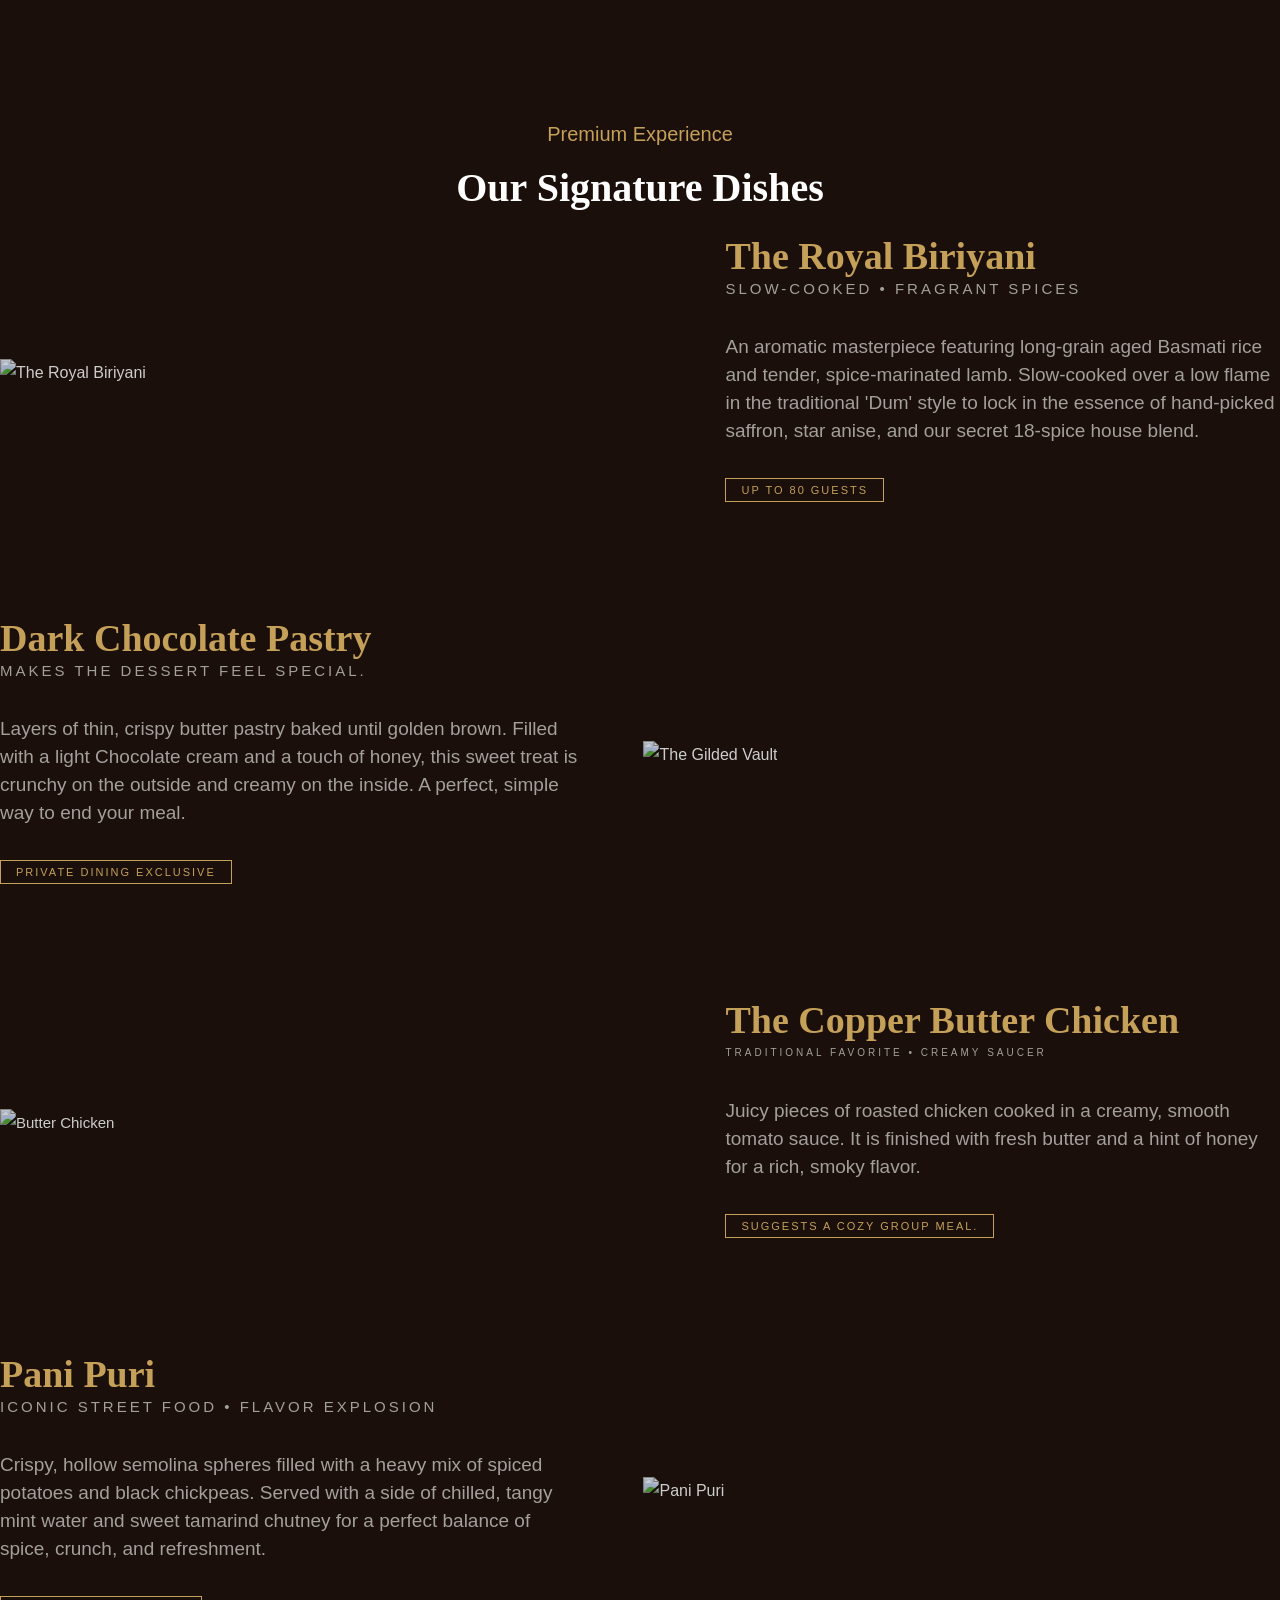
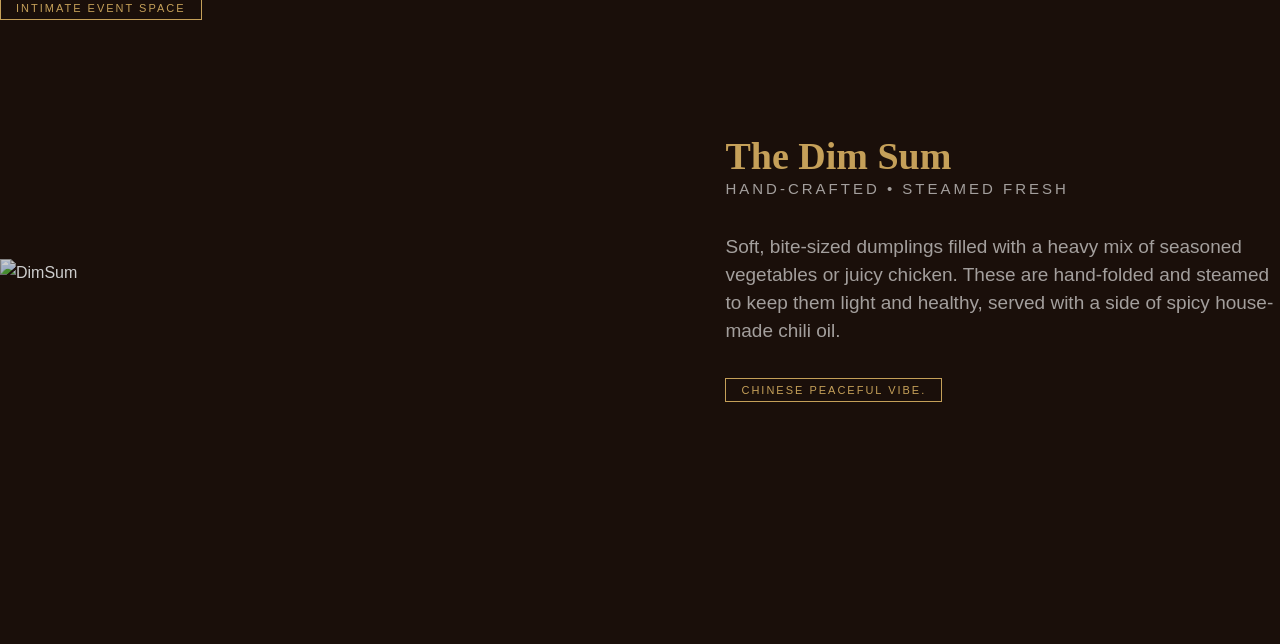
==== section index.html @ df16c805 "first commit" ====
<!DOCTYPE html>
<html lang="en">
  <head>
    <meta charset="UTF-8" />
    <meta name="viewport" content="width=device-width, initial-scale=1.0" />
    <title>Document</title>
    <link rel="stylesheet" href="section.css" />
  </head>
  <body>
    <section id="dine-in" class="dine-in-section">
      <div class="container">
        <div class="section-header">
          <p class="section-label" style="color: #c5a059; font-size: 20px">
            Premium Experience
          </p>
          <h2 class="light" style="color: white; font-size: 40px">
            Our Signature Dishes
          </h2>
        </div>

        <div class="dishes-list">
          <div class="dish-card">
            <div class="dish-img">
              <img
                src="OSW_01/Irresistible Chicken Biryani Recipe_ A Flavorful Delight.jpeg"
                alt="The Royal Biriyani"
              />
            </div>
            <div class="dish-info">
              <h3>The Royal Biriyani</h3>
              <p class="dish-about" style="font-size: 15px">
                Slow-Cooked • Fragrant Spices
              </p>
              <p style="font-size: 19px">
                An aromatic masterpiece featuring long-grain aged Basmati rice
                and tender, spice-marinated lamb. Slow-cooked over a low flame
                in the traditional 'Dum' style to lock in the essence of
                hand-picked saffron, star anise, and our secret 18-spice house
                blend.
              </p>
              <span class="capacity">Up to 80 guests</span>
            </div>
          </div>

          <div class="dish-card reverse">
            <div class="dish-img">
              <img
                src="OSW_01/Moist chocolate cake 🍰 🍫.jpeg"
                alt="The Gilded Vault"
              />
            </div>
            <div class="dish-info">
              <h3>Dark Chocolate Pastry</h3>
              <p class="dish-about" style="font-size: 15px">
                Makes the dessert feel special.
              </p>
              <p style="font-size: 19px">
                Layers of thin, crispy butter pastry baked until golden brown.
                Filled with a light Chocolate cream and a touch of honey, this
                sweet treat is crunchy on the outside and creamy on the inside.
                A perfect, simple way to end your meal.
              </p>
              <span class="capacity">Private Dining Exclusive</span>
            </div>
          </div>

          <div class="dish-card">
            <div class="dish-img" style="font-size: 15px">
              <img src="OSW_01/tasty food 😋.jpeg" alt="Butter Chicken" />
            </div>
            <div class="dish-info">
              <h3>The Copper Butter Chicken</h3>
              <p class="dish-about">Traditional Favorite • Creamy Saucer</p>
              <p style="font-size: 19px">
                Juicy pieces of roasted chicken cooked in a creamy, smooth
                tomato sauce. It is finished with fresh butter and a hint of
                honey for a rich, smoky flavor.
              </p>
              <span class="capacity">Suggests a cozy group meal.</span>
            </div>
          </div>

          <div class="dish-card reverse">
            <div class="dish-img">
              <img src="OSW_01/_ (1).jpeg" alt="Pani Puri" />
            </div>
            <div class="dish-info">
              <h3>Pani Puri</h3>
              <p class="dish-about" style="font-size: 15px">
                Iconic Street Food • Flavor Explosion
              </p>
              <p style="font-size: 19px">
                Crispy, hollow semolina spheres filled with a heavy mix of
                spiced potatoes and black chickpeas. Served with a side of
                chilled, tangy mint water and sweet tamarind chutney for a
                perfect balance of spice, crunch, and refreshment.
              </p>
              <span class="capacity">Intimate Event Space</span>
            </div>
          </div>

          <div class="dish-card">
            <div class="dish-img">
              <img
                src="OSW_01/Tibet – Momos - Tibetan Chinese Food.jpeg"
                alt="DimSum"
              />
            </div>
            <div class="dish-info">
              <h3>The Dim Sum</h3>
              <p class="dish-about" style="font-size: 15px">
                Hand-Crafted • Steamed Fresh
              </p>
              <p style="font-size: 19px">
                Soft, bite-sized dumplings filled with a heavy mix of seasoned
                vegetables or juicy chicken. These are hand-folded and steamed
                to keep them light and healthy, served with a side of spicy
                house-made chili oil.
              </p>
              <span class="capacity">Chinese peaceful vibe.</span>
            </div>
          </div>
        </div>
      </div>
    </section>
  </body>
</html>
---- section.css ----
:root {
  --dark: rgb(26, 15, 10);
  --gold: rgb(197, 160, 89);
  --gold-light: rgb(226, 194, 141);
  --beige: rgb(253, 250, 246);
  --white: rgb(255, 255, 255);
}

* {
  margin: 0;
  padding: 0;
  box-sizing: border-box;
}

body {
  font-family: "Poppins", sans-serif;
  background-color: var(--beige);
  color: var(--dark);
  line-height: 28px;
}

h1,
h2,
h3,
h4,
.serif {
  font-family: "Playfair Display", serif;
  font-weight: 400px;
}
.section-label {
  display: flex;
  justify-content: center;
  margin-bottom: 26px;
}
.light {
  display: flex;
  justify-content: center;
  margin-bottom: 40px;
}

.dine-in-section {
  padding: 120px 0;
  background: var(--dark);
  color: var(--white);
}

.dish-card {
  display: grid;
  grid-template-columns: 1.2fr 1fr;
  gap: 60px;
  align-items: center;
  margin-bottom: 120px;
}

.dish-card.reverse {
  grid-template-columns: 1.1fr 1.2fr;
}

.dish-card.reverse .dish-img {
  order: 1;
}

.dish-img img {
  width: 100%;
  height: 400px;
  object-fit: cover;
  filter: brightness(0.8);
  transition: var(--transition);
}

.dish-card:hover .dish-img img {
  filter: brightness(1);
}

.dish-info h3 {
  font-size: 38px;
  margin-bottom: 5px;
  color: var(--gold);
}

.dish-about {
  font-size: 10px;
  text-transform: uppercase;
  color: var(--gold-light);
  letter-spacing: 3px;
  margin-bottom: 20px;
}

.dish-info p {
  color: rgba(255, 255, 255, 0.6);
  margin-bottom: 30px;
  font-weight: 300;
}

.capacity {
  font-size: 11px;
  text-transform: uppercase;
  letter-spacing: 2px;
  border: 1px solid var(--gold);
  padding: 5px 15px;
  color: var(--gold);
}

@media (max-width: 992px) {
  .dish-card,
  .dish-card.reverse {
    grid-template-columns: 1fr;
    gap: 30px;
    margin-bottom: 80px;
    text-align: center;
  }

  .dish-card.reverse .dish-img {
    order: 0;
  }

  .dish-img img {
    width: 100%;
    height: auto;
  }

  .dish-info h3 {
    font-size: 30px;
  }
}

@media (max-width: 576px) {
  .dish-card {
    display: block;
    margin-bottom: 50px;
    text-align: center;
  }

  .dish-img img {
    width: 100%;
    height: auto;
    margin-bottom: 20px;
  }

  .dish-info h3 {
    font-size: 24px;
  }

  .dish-info p {
    font-size: 16px;
  }
}
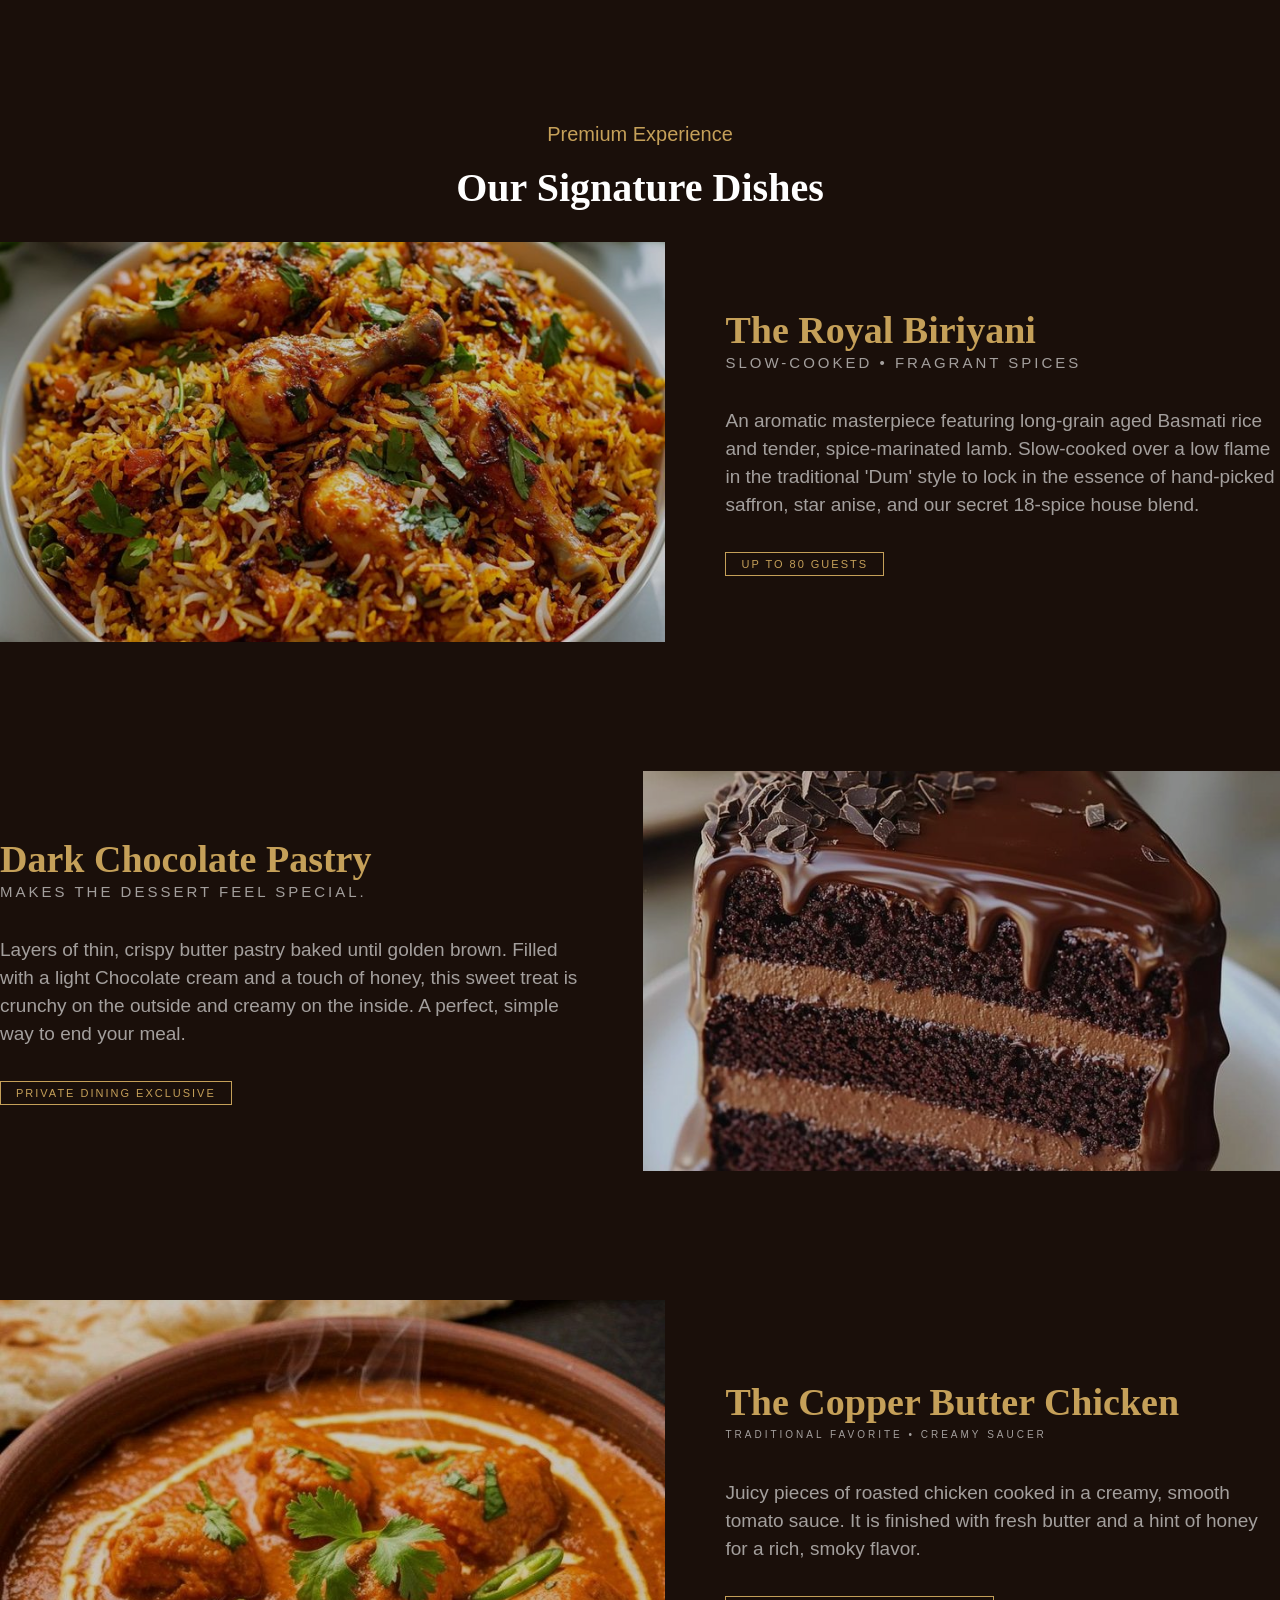
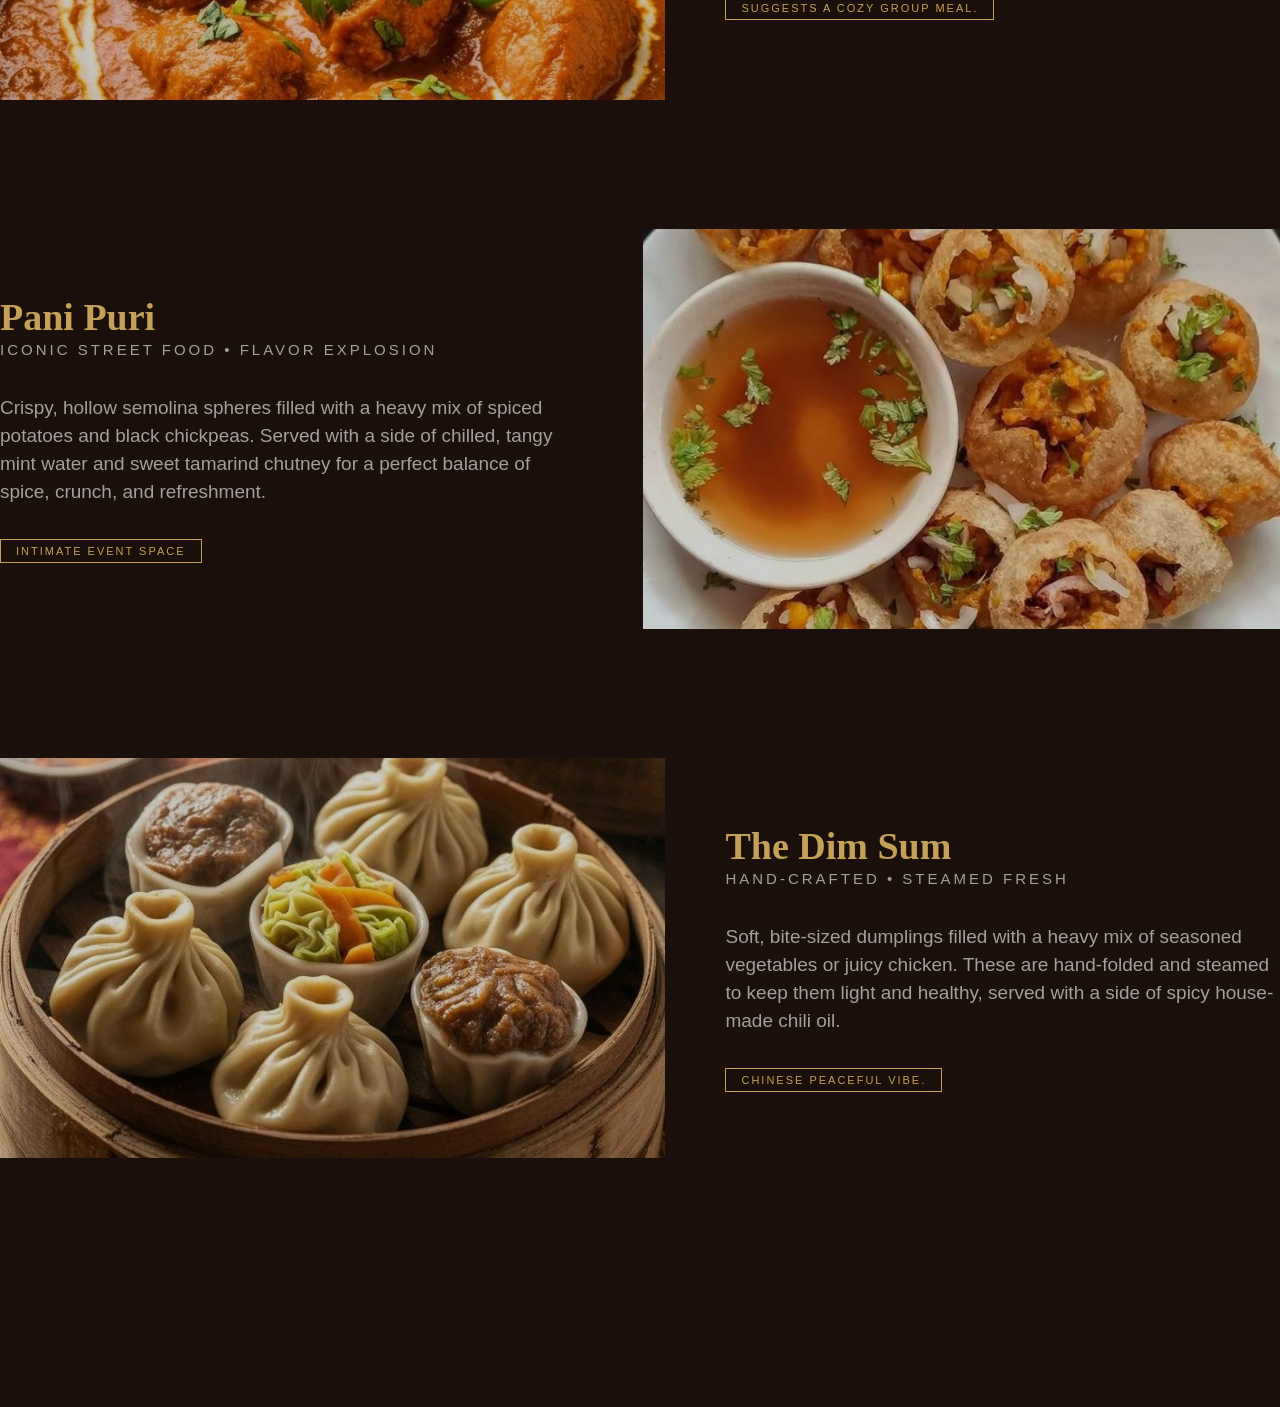
==== commit 36e5278c: "section and footer" ====
--- a/section index.html
+++ b/section index.html
@@ -22,7 +22,7 @@
           <div class="dish-card">
             <div class="dish-img">
               <img
-                src="OSW_01/Irresistible Chicken Biryani Recipe_ A Flavorful Delight.jpeg"
+                src="Irresistible Chicken Biryani Recipe_ A Flavorful Delight.jpeg"
                 alt="The Royal Biriyani"
               />
             </div>
@@ -45,7 +45,7 @@
           <div class="dish-card reverse">
             <div class="dish-img">
               <img
-                src="OSW_01/Moist chocolate cake 🍰 🍫.jpeg"
+                src="Moist chocolate cake 🍰 🍫.jpeg"
                 alt="The Gilded Vault"
               />
             </div>
@@ -66,7 +66,7 @@
 
           <div class="dish-card">
             <div class="dish-img" style="font-size: 15px">
-              <img src="OSW_01/tasty food 😋.jpeg" alt="Butter Chicken" />
+              <img src="tasty food 😋.jpeg" alt="Butter Chicken" />
             </div>
             <div class="dish-info">
               <h3>The Copper Butter Chicken</h3>
@@ -82,7 +82,7 @@
 
           <div class="dish-card reverse">
             <div class="dish-img">
-              <img src="OSW_01/_ (1).jpeg" alt="Pani Puri" />
+              <img src="_ (1).jpeg" alt="Pani Puri" />
             </div>
             <div class="dish-info">
               <h3>Pani Puri</h3>
@@ -102,7 +102,7 @@
           <div class="dish-card">
             <div class="dish-img">
               <img
-                src="OSW_01/Tibet – Momos - Tibetan Chinese Food.jpeg"
+                src="Tibet – Momos - Tibetan Chinese Food.jpeg"
                 alt="DimSum"
               />
             </div>
